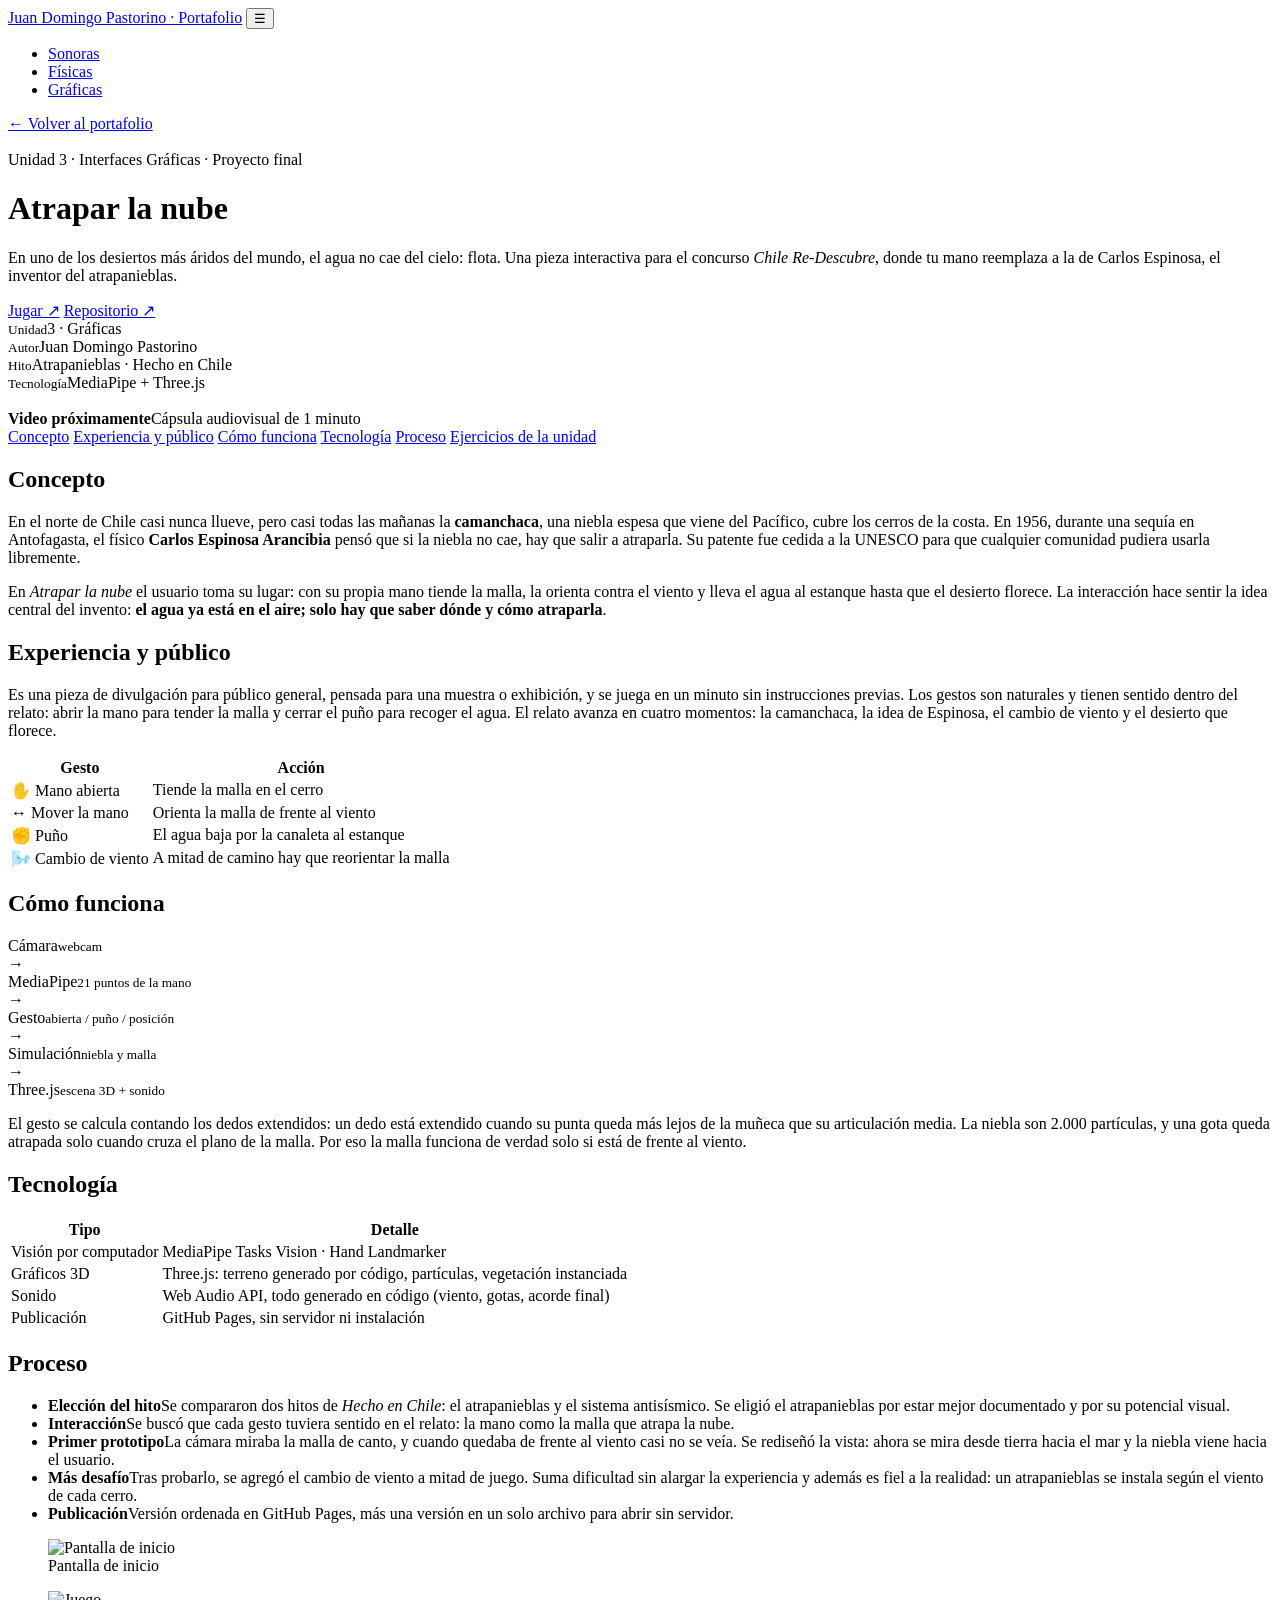
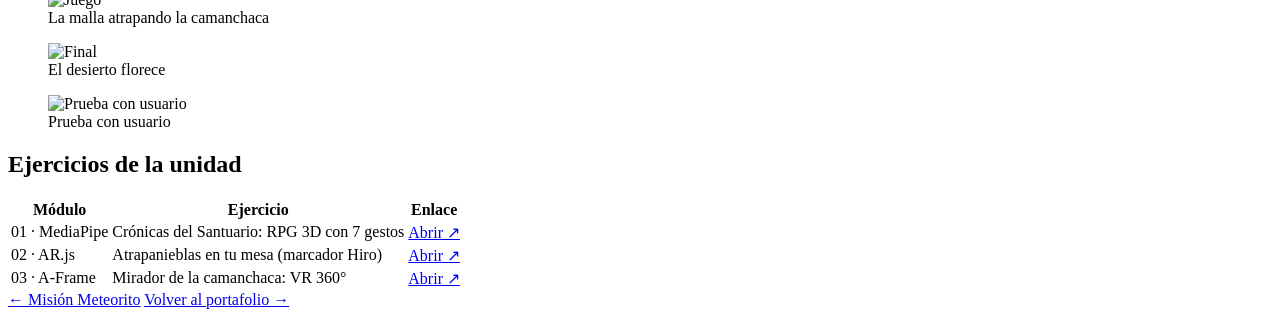
==== atrapar-la-nube.html @ 70c10c85 "Add files via upload" ====
<!DOCTYPE html>
<html lang="es">
<head>
  <meta charset="utf-8">
  <meta name="viewport" content="width=device-width, initial-scale=1">
  <title>Atrapar la nube · Unidad 3 · Portafolio</title>
  <link rel="stylesheet" href="css/style.css">
</head>
<body style="--accent: var(--u3)">
  <nav class="nav">
    <div class="wrap">
      <a class="logo" href="index.html">Juan Domingo Pastorino <span>· Portafolio</span></a>
      <button class="nav-toggle" aria-label="Abrir menú">☰</button>
      <ul>
        <li><a href="index.html#unidad-1">Sonoras</a></li>
        <li><a href="index.html#unidad-2">Físicas</a></li>
        <li><a class="active" href="index.html#unidad-3">Gráficas</a></li>
      </ul>
    </div>
  </nav>

  <header class="ficha-hero">
    <div class="wrap">
      <a class="back" href="index.html#unidad-3">← Volver al portafolio</a>
      <p class="kicker u3" style="margin:18px 0 0">Unidad 3 · Interfaces Gráficas · Proyecto final</p>
      <h1>Atrapar la nube</h1>
      <p class="lead">En uno de los desiertos más áridos del mundo, el agua no cae del cielo: flota. Una pieza interactiva para el concurso <i>Chile Re-Descubre</i>, donde tu mano reemplaza a la de Carlos Espinosa, el inventor del atrapanieblas.</p>
      <div class="links-bar">
        <a class="btn solid" href="https://juandomingoo.github.io/atrapar-la-nube/" target="_blank" rel="noopener">Jugar ↗</a>
        <a class="btn" href="https://github.com/juandomingoo/atrapar-la-nube" target="_blank" rel="noopener">Repositorio ↗</a>
      </div>
      <div class="facts">
        <div><small>Unidad</small><span>3 · Gráficas</span></div>
        <div><small>Autor</small><span>Juan Domingo Pastorino</span></div>
        <div><small>Hito</small><span>Atrapanieblas · Hecho en Chile</span></div>
        <div><small>Tecnología</small><span>MediaPipe + Three.js</span></div>
      </div>

      <!-- VIDEO: pega el link de YouTube o Google Drive dentro de data-video="" -->
      <div class="video" data-video="">
        <div class="pending"><img src="img/u3-juego.jpg" alt=""><div><b>Video próximamente</b>Cápsula audiovisual de 1 minuto</div></div>
      </div>
    </div>
  </header>

  <div class="wrap ficha-grid">
    <aside class="toc">
      <a href="#concepto">Concepto</a>
      <a href="#experiencia">Experiencia y público</a>
      <a href="#funcionamiento">Cómo funciona</a>
      <a href="#tecnologia">Tecnología</a>
      <a href="#proceso">Proceso</a>
      <a href="#ejercicios">Ejercicios de la unidad</a>
    </aside>

    <article class="ficha-content">
      <section id="concepto">
        <h2>Concepto</h2>
        <p>En el norte de Chile casi nunca llueve, pero casi todas las mañanas la <b>camanchaca</b>, una niebla espesa que viene del Pacífico, cubre los cerros de la costa. En 1956, durante una sequía en Antofagasta, el físico <b>Carlos Espinosa Arancibia</b> pensó que si la niebla no cae, hay que salir a atraparla. Su patente fue cedida a la UNESCO para que cualquier comunidad pudiera usarla libremente.</p>
        <p>En <i>Atrapar la nube</i> el usuario toma su lugar: con su propia mano tiende la malla, la orienta contra el viento y lleva el agua al estanque hasta que el desierto florece. La interacción hace sentir la idea central del invento: <b>el agua ya está en el aire; solo hay que saber dónde y cómo atraparla</b>.</p>
      </section>

      <section id="experiencia">
        <h2>Experiencia y público</h2>
        <p>Es una pieza de divulgación para público general, pensada para una muestra o exhibición, y se juega en un minuto sin instrucciones previas. Los gestos son naturales y tienen sentido dentro del relato: abrir la mano para tender la malla y cerrar el puño para recoger el agua. El relato avanza en cuatro momentos: la camanchaca, la idea de Espinosa, el cambio de viento y el desierto que florece.</p>
        <table>
          <tr><th>Gesto</th><th>Acción</th></tr>
          <tr><td>✋ Mano abierta</td><td>Tiende la malla en el cerro</td></tr>
          <tr><td>↔️ Mover la mano</td><td>Orienta la malla de frente al viento</td></tr>
          <tr><td>✊ Puño</td><td>El agua baja por la canaleta al estanque</td></tr>
          <tr><td>🌬️ Cambio de viento</td><td>A mitad de camino hay que reorientar la malla</td></tr>
        </table>
      </section>

      <section id="funcionamiento">
        <h2>Cómo funciona</h2>
        <div class="diagram">
          <div class="box">Cámara<small>webcam</small></div><span class="arrow">→</span>
          <div class="box">MediaPipe<small>21 puntos de la mano</small></div><span class="arrow">→</span>
          <div class="box">Gesto<small>abierta / puño / posición</small></div><span class="arrow">→</span>
          <div class="box">Simulación<small>niebla y malla</small></div><span class="arrow">→</span>
          <div class="box">Three.js<small>escena 3D + sonido</small></div>
        </div>
        <p style="margin-top:16px">El gesto se calcula contando los dedos extendidos: un dedo está extendido cuando su punta queda más lejos de la muñeca que su articulación media. La niebla son 2.000 partículas, y una gota queda atrapada solo cuando cruza el plano de la malla. Por eso la malla funciona de verdad solo si está de frente al viento.</p>
      </section>

      <section id="tecnologia">
        <h2>Tecnología</h2>
        <table>
          <tr><th>Tipo</th><th>Detalle</th></tr>
          <tr><td>Visión por computador</td><td>MediaPipe Tasks Vision · Hand Landmarker</td></tr>
          <tr><td>Gráficos 3D</td><td>Three.js: terreno generado por código, partículas, vegetación instanciada</td></tr>
          <tr><td>Sonido</td><td>Web Audio API, todo generado en código (viento, gotas, acorde final)</td></tr>
          <tr><td>Publicación</td><td>GitHub Pages, sin servidor ni instalación</td></tr>
        </table>
      </section>

      <section id="proceso">
        <h2>Proceso</h2>
        <ul class="timeline">
          <li><b>Elección del hito</b>Se compararon dos hitos de <i>Hecho en Chile</i>: el atrapanieblas y el sistema antisísmico. Se eligió el atrapanieblas por estar mejor documentado y por su potencial visual.</li>
          <li><b>Interacción</b>Se buscó que cada gesto tuviera sentido en el relato: la mano como la malla que atrapa la nube.</li>
          <li><b>Primer prototipo</b>La cámara miraba la malla de canto, y cuando quedaba de frente al viento casi no se veía. Se rediseñó la vista: ahora se mira desde tierra hacia el mar y la niebla viene hacia el usuario.</li>
          <li><b>Más desafío</b>Tras probarlo, se agregó el cambio de viento a mitad de juego. Suma dificultad sin alargar la experiencia y además es fiel a la realidad: un atrapanieblas se instala según el viento de cada cerro.</li>
          <li><b>Publicación</b>Versión ordenada en GitHub Pages, más una versión en un solo archivo para abrir sin servidor.</li>
        </ul>
        <div class="gallery" style="margin-top:12px">
          <figure><img src="img/u3-intro.jpg" alt="Pantalla de inicio"><figcaption>Pantalla de inicio</figcaption></figure>
          <figure><img src="img/u3-juego.jpg" alt="Juego"><figcaption>La malla atrapando la camanchaca</figcaption></figure>
          <figure><img src="img/u3-final.jpg" alt="Final"><figcaption>El desierto florece</figcaption></figure>
          <figure><img src="img/u3-prueba.jpg" alt="Prueba con usuario" data-ph="Foto de una persona jugando con la cámara"><figcaption>Prueba con usuario</figcaption></figure>
        </div>
      </section>

      <section id="ejercicios">
        <h2>Ejercicios de la unidad</h2>
        <table>
          <tr><th>Módulo</th><th>Ejercicio</th><th>Enlace</th></tr>
          <tr><td>01 · MediaPipe</td><td>Crónicas del Santuario: RPG 3D con 7 gestos</td><td><a href="https://juandomingoo.github.io/unidad-3-ejercicios/modulo-01-mediapipe/" target="_blank" rel="noopener">Abrir ↗</a></td></tr>
          <tr><td>02 · AR.js</td><td>Atrapanieblas en tu mesa (marcador Hiro)</td><td><a href="https://juandomingoo.github.io/unidad-3-ejercicios/modulo-02-arjs/" target="_blank" rel="noopener">Abrir ↗</a></td></tr>
          <tr><td>03 · A-Frame</td><td>Mirador de la camanchaca: VR 360°</td><td><a href="https://juandomingoo.github.io/unidad-3-ejercicios/modulo-03-aframe/" target="_blank" rel="noopener">Abrir ↗</a></td></tr>
        </table>
      </section>
    </article>
  </div>

  <footer>
    <div class="wrap">
      <a href="mision-meteorito.html">← Misión Meteorito</a>
      <a href="index.html">Volver al portafolio →</a>
    </div>
  </footer>
  <script src="js/site.js"></script>
</body>
</html>
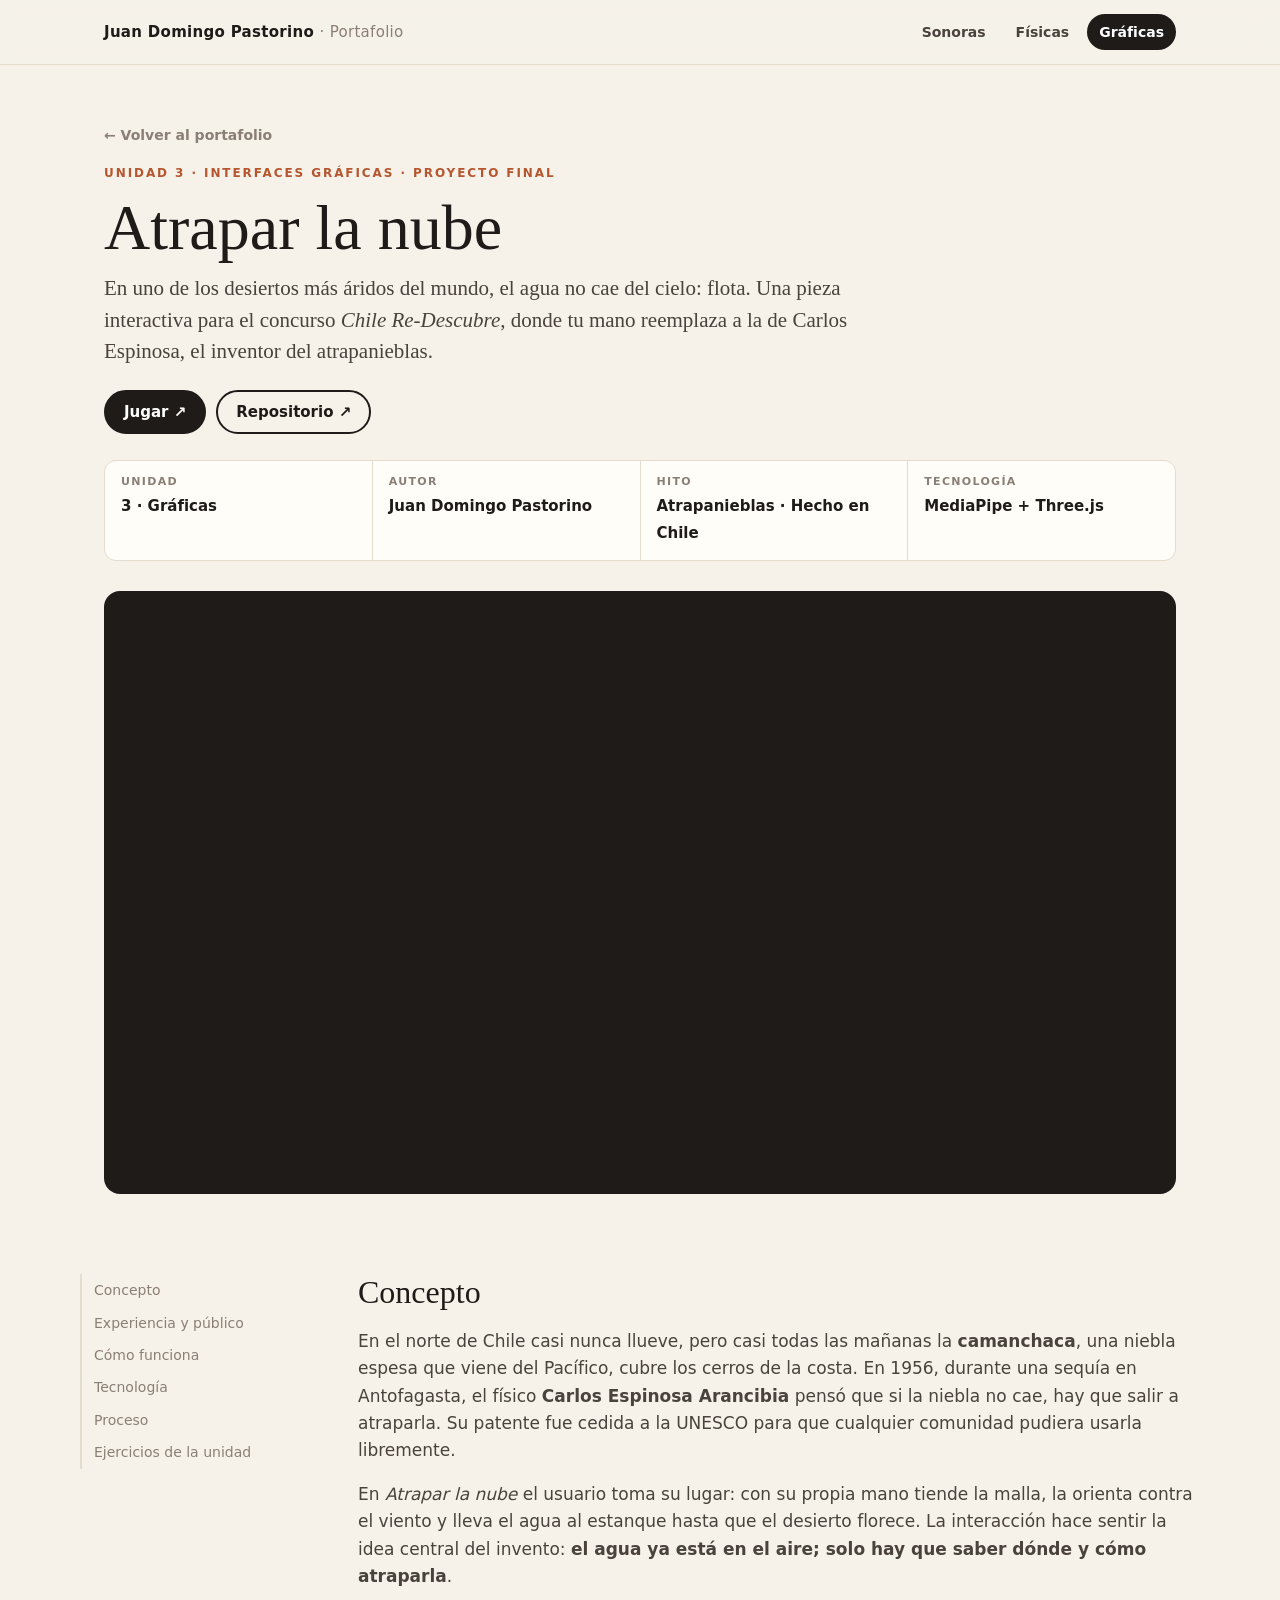
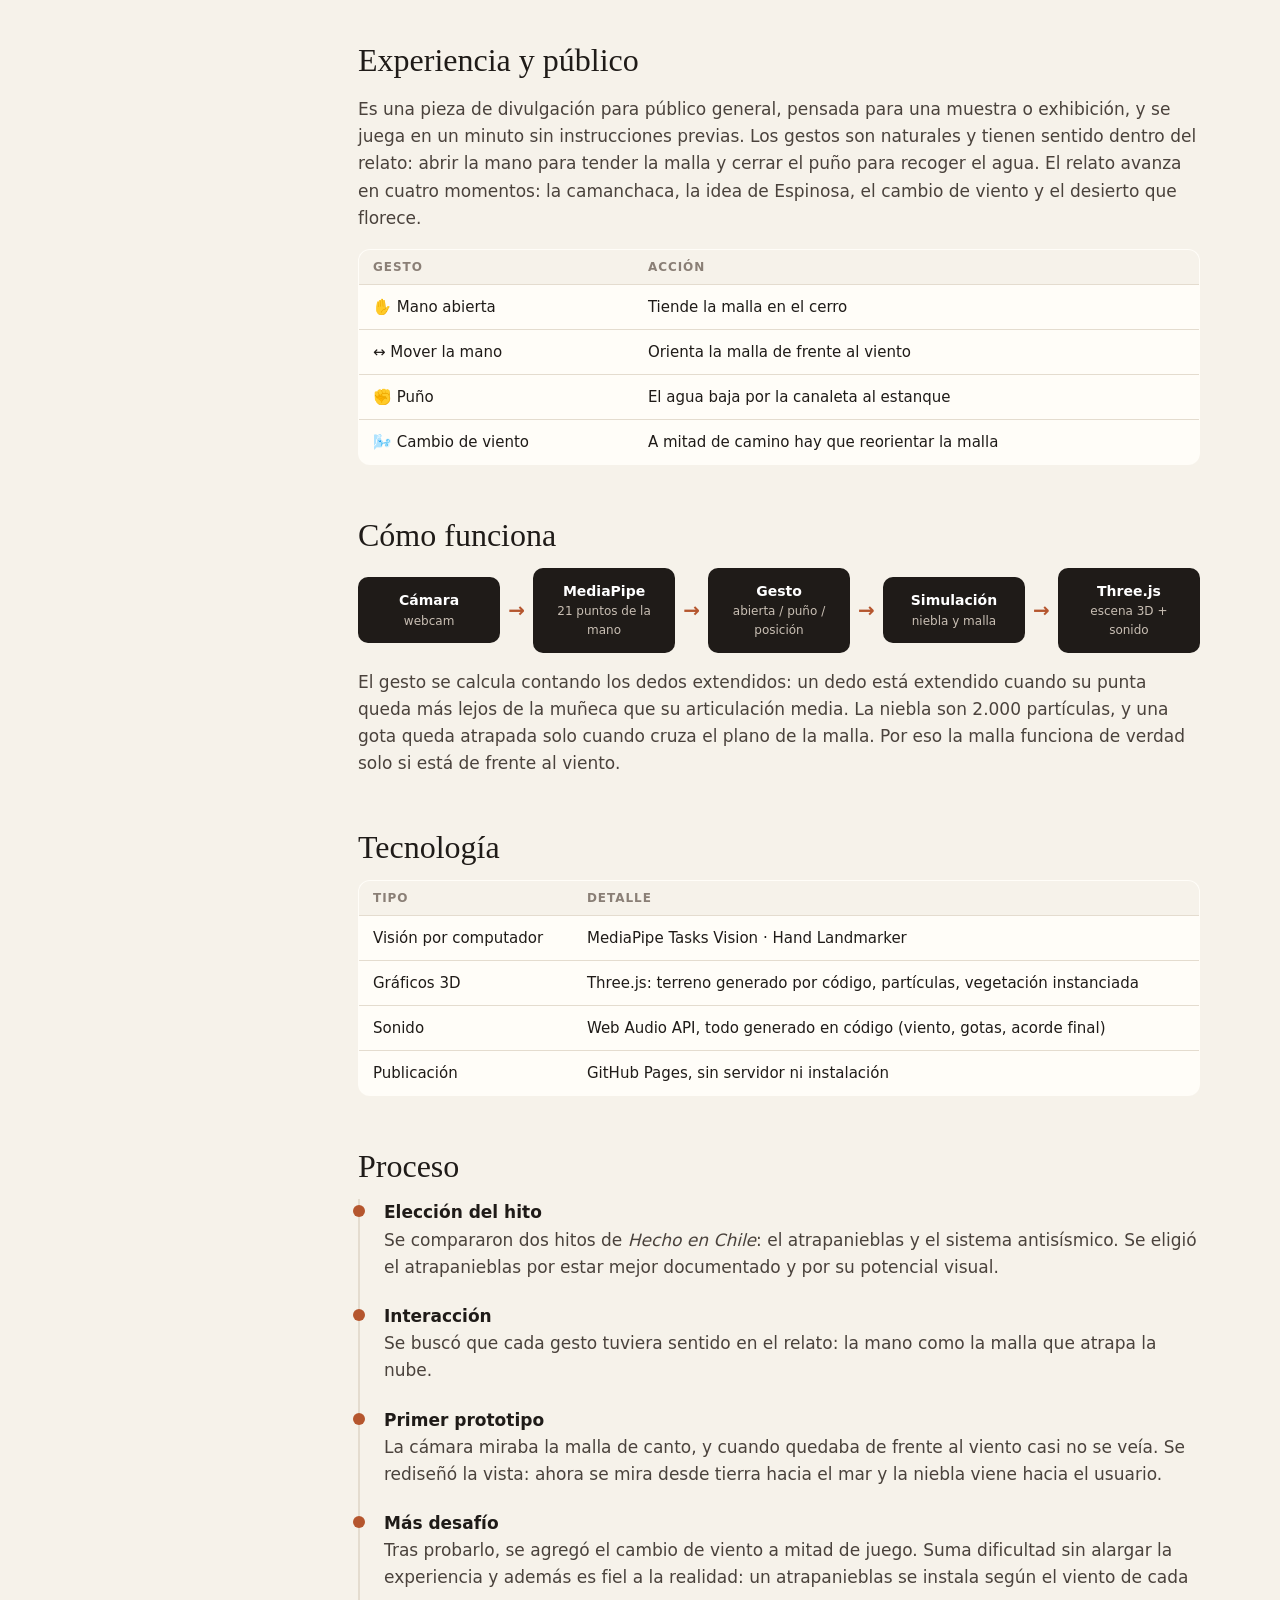
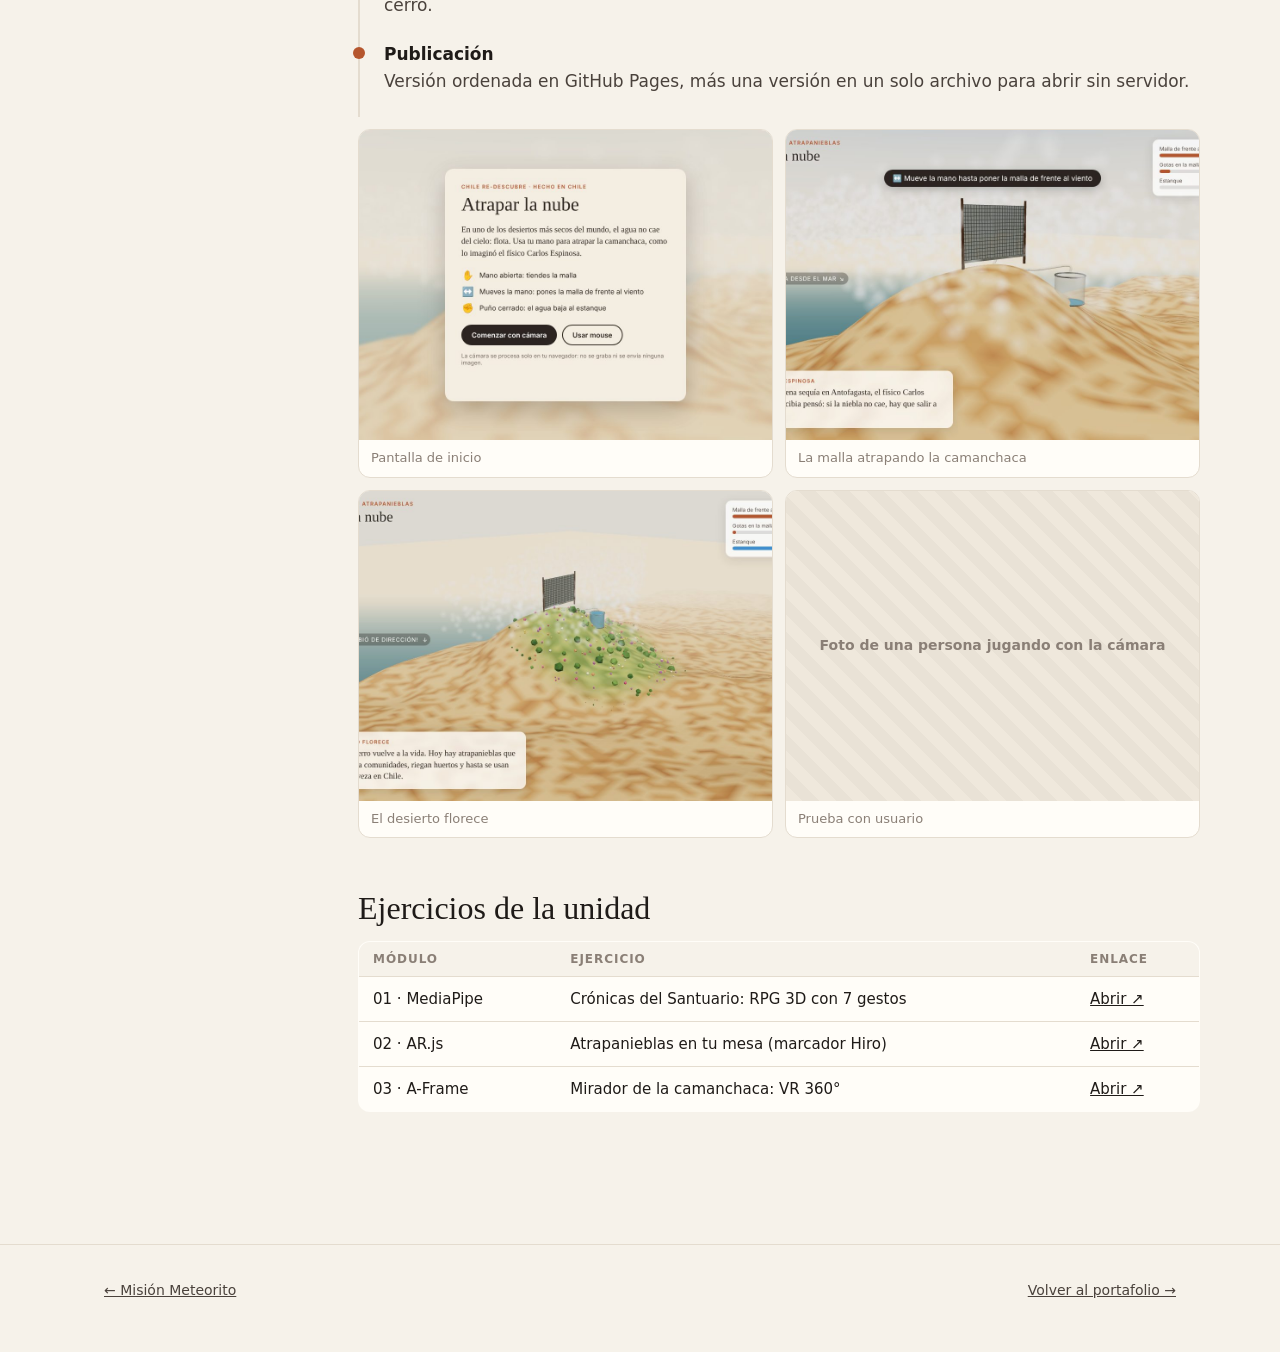
==== commit 4dc7ffd7: "Update atrapar-la-nube.html" ====
--- a/atrapar-la-nube.html
+++ b/atrapar-la-nube.html
@@ -36,8 +36,8 @@
         <div><small>Tecnología</small><span>MediaPipe + Three.js</span></div>
       </div>
 
-      <!-- VIDEO: pega el link de YouTube o Google Drive dentro de data-video="" -->
-      <div class="video" data-video="">
+      <!-- VIDEO: pega el link de YouTube o Google Drive dentro de data-video="https://www.youtube.com/watch?v=kQeDdVWJo3M" -->
+      <div class="video" data-video="https://www.youtube.com/watch?v=kQeDdVWJo3M">
         <div class="pending"><img src="img/u3-juego.jpg" alt=""><div><b>Video próximamente</b>Cápsula audiovisual de 1 minuto</div></div>
       </div>
     </div>
--- a/css/style.css
+++ b/css/style.css
@@ -0,0 +1,184 @@
+/* Portafolio · Taller de Diseño de Interfaces · Juan Domingo Pastorino */
+:root {
+  --ink: #1f1b18;
+  --ink-2: #4a423c;
+  --muted: #8a7f76;
+  --paper: #f6f2ea;
+  --card: #fffdf8;
+  --line: #e4dccf;
+  --u1: #d93f6b;   /* Sonoras */
+  --u2: #3a9d5d;   /* Físicas */
+  --u3: #b5562e;   /* Gráficas */
+  --display: Georgia, "Times New Roman", serif;
+  --ui: system-ui, -apple-system, "Segoe UI", Roboto, sans-serif;
+  --mono: ui-monospace, "SFMono-Regular", Consolas, monospace;
+  --radius: 16px;
+  --max: 1120px;
+}
+
+* { box-sizing: border-box; }
+html { scroll-behavior: smooth; }
+body { margin: 0; background: var(--paper); color: var(--ink); font: 17px/1.6 var(--ui); }
+img { max-width: 100%; display: block; }
+a { color: inherit; }
+.wrap { max-width: var(--max); margin: 0 auto; padding: 0 24px; }
+
+/* ---------- Navegación ---------- */
+.nav {
+  position: sticky; top: 0; z-index: 20;
+  background: rgba(246, 242, 234, .9); backdrop-filter: blur(8px);
+  border-bottom: 1px solid var(--line);
+}
+.nav .wrap { display: flex; align-items: center; justify-content: space-between; gap: 16px; height: 64px; }
+.nav .logo { font: 700 15px var(--ui); text-decoration: none; letter-spacing: .02em; }
+.nav .logo span { color: var(--muted); font-weight: 400; }
+.nav ul { list-style: none; display: flex; gap: 6px; margin: 0; padding: 0; }
+.nav ul a {
+  display: block; text-decoration: none; font-size: 14px; font-weight: 600;
+  padding: 7px 12px; border-radius: 999px; color: var(--ink-2);
+}
+.nav ul a:hover, .nav ul a.active { background: var(--ink); color: #fff; }
+.nav-toggle { display: none; background: none; border: 0; font-size: 26px; cursor: pointer; color: var(--ink); }
+
+/* ---------- Portada ---------- */
+.hero { padding: 80px 0 56px; }
+.kicker { font: 700 12px var(--ui); letter-spacing: .16em; text-transform: uppercase; color: var(--muted); }
+.hero h1 { font: 400 clamp(40px, 7vw, 76px)/1.02 var(--display); margin: 14px 0 18px; letter-spacing: -.01em; }
+.hero h1 em { font-style: italic; color: var(--u3); }
+.hero p.lead { font: 400 clamp(18px, 2.2vw, 22px)/1.5 var(--display); max-width: 720px; color: var(--ink-2); margin: 0; }
+.hero .meta { display: flex; flex-wrap: wrap; gap: 10px; margin-top: 28px; }
+.pill {
+  display: inline-flex; align-items: center; gap: 8px; font-size: 14px; font-weight: 600;
+  padding: 8px 14px; border-radius: 999px; background: var(--card); border: 1px solid var(--line); text-decoration: none;
+}
+.pill i { width: 10px; height: 10px; border-radius: 50%; display: inline-block; }
+
+/* ---------- Mapa de unidades ---------- */
+.units-map { display: grid; grid-template-columns: repeat(3, 1fr); gap: 14px; margin-bottom: 72px; }
+.unit-tile {
+  text-decoration: none; padding: 20px 22px; border-radius: var(--radius);
+  background: var(--card); border: 1px solid var(--line); transition: transform .15s, box-shadow .15s;
+}
+.unit-tile:hover { transform: translateY(-3px); box-shadow: 0 10px 30px rgba(31,27,24,.08); }
+.unit-tile b { display: block; font: 400 26px var(--display); margin: 6px 0 4px; }
+.unit-tile small { color: var(--muted); font-size: 14px; }
+.unit-tile .num { font: 700 12px var(--ui); letter-spacing: .14em; text-transform: uppercase; }
+
+/* ---------- Secciones de unidad ---------- */
+.unit { padding: 24px 0 72px; scroll-margin-top: 80px; }
+.unit-head { display: flex; align-items: baseline; justify-content: space-between; gap: 20px; flex-wrap: wrap;
+  border-top: 3px solid currentColor; padding-top: 18px; margin-bottom: 28px; }
+.unit-head h2 { font: 400 clamp(30px, 4vw, 44px) var(--display); margin: 0; color: var(--ink); }
+.unit-head p { margin: 0; color: var(--ink-2); max-width: 520px; font-size: 16px; }
+.u1 { color: var(--u1); } .u2 { color: var(--u2); } .u3 { color: var(--u3); }
+
+.project {
+  display: grid; grid-template-columns: 1.15fr 1fr; gap: 0; overflow: hidden;
+  background: var(--card); border: 1px solid var(--line); border-radius: var(--radius); color: var(--ink);
+}
+.project .shot { background: #e9e2d6; min-height: 320px; }
+.project .shot img { width: 100%; height: 100%; object-fit: cover; }
+.project .body { padding: 30px 32px; display: flex; flex-direction: column; gap: 14px; }
+.project h3 { font: 400 34px/1.1 var(--display); margin: 0; }
+.project p { margin: 0; color: var(--ink-2); }
+.tag { font: 700 11px var(--ui); letter-spacing: .14em; text-transform: uppercase; }
+.chips { display: flex; flex-wrap: wrap; gap: 6px; }
+.chip { font: 600 12px var(--mono); padding: 4px 9px; border-radius: 6px; background: var(--paper); border: 1px solid var(--line); color: var(--ink-2); }
+.actions { display: flex; flex-wrap: wrap; gap: 10px; margin-top: auto; padding-top: 8px; }
+.btn {
+  display: inline-flex; align-items: center; gap: 8px; text-decoration: none; font: 600 15px var(--ui);
+  padding: 11px 18px; border-radius: 999px; border: 2px solid var(--ink); transition: background .15s, color .15s;
+}
+.btn.solid { background: var(--ink); color: #fff; }
+.btn.solid:hover { background: transparent; color: var(--ink); }
+.btn:not(.solid):hover { background: var(--ink); color: #fff; }
+.btn.disabled { opacity: .45; pointer-events: none; }
+
+.minis { display: grid; grid-template-columns: repeat(3, 1fr); gap: 14px; margin-top: 18px; }
+.mini { background: var(--card); border: 1px solid var(--line); border-radius: var(--radius); overflow: hidden; color: var(--ink); text-decoration: none; display: flex; flex-direction: column; }
+.mini .shot { aspect-ratio: 16 / 9; background: #e9e2d6; overflow: hidden; }
+.mini .shot img { width: 100%; height: 100%; object-fit: cover; }
+.mini .body { padding: 16px 18px 18px; }
+.mini h4 { margin: 4px 0 6px; font: 400 21px var(--display); }
+.mini p { margin: 0; font-size: 14px; color: var(--ink-2); }
+.mini:hover h4 { text-decoration: underline; }
+
+/* ---------- Ficha de proyecto ---------- */
+.ficha-hero { padding: 56px 0 30px; }
+.ficha-hero .back { font-size: 14px; font-weight: 600; text-decoration: none; color: var(--muted); }
+.ficha-hero .back:hover { color: var(--ink); }
+.ficha-hero h1 { font: 400 clamp(38px, 6vw, 64px)/1.05 var(--display); margin: 14px 0 12px; }
+.ficha-hero p.lead { font: 400 21px/1.5 var(--display); color: var(--ink-2); max-width: 760px; margin: 0 0 22px; }
+.facts { display: grid; grid-template-columns: repeat(4, 1fr); gap: 1px; background: var(--line); border: 1px solid var(--line); border-radius: 12px; overflow: hidden; margin: 26px 0 0; }
+.facts div { background: var(--card); padding: 14px 16px; }
+.facts small { display: block; font: 700 11px var(--ui); letter-spacing: .12em; text-transform: uppercase; color: var(--muted); margin-bottom: 4px; }
+.facts span { font-size: 15px; font-weight: 600; }
+
+.video {
+  position: relative; aspect-ratio: 16 / 9; border-radius: var(--radius); overflow: hidden;
+  background: #1f1b18; margin: 30px 0 10px;
+}
+.video iframe, .video video { position: absolute; inset: 0; width: 100%; height: 100%; border: 0; }
+.video .pending {
+  position: absolute; inset: 0; display: grid; place-items: center; text-align: center; color: #e9e2d6; padding: 20px;
+}
+.video .pending img { position: absolute; inset: 0; width: 100%; height: 100%; object-fit: cover; opacity: .35; }
+.video .pending div { position: relative; }
+.video .pending b { display: block; font: 400 28px var(--display); color: #fff; }
+
+.ficha-grid { display: grid; grid-template-columns: 230px 1fr; gap: 48px; padding: 40px 0 80px; }
+.toc { position: sticky; top: 90px; align-self: start; font-size: 14px; }
+.toc a { display: block; text-decoration: none; color: var(--muted); padding: 5px 0 5px 12px; border-left: 2px solid var(--line); }
+.toc a:hover { color: var(--ink); border-color: var(--ink); }
+.ficha-content section { margin-bottom: 52px; scroll-margin-top: 90px; }
+.ficha-content h2 { font: 400 32px var(--display); margin: 0 0 14px; }
+.ficha-content h3 { font: 700 15px var(--ui); margin: 24px 0 8px; }
+.ficha-content p, .ficha-content li { color: var(--ink-2); }
+.ficha-content ul, .ficha-content ol { padding-left: 22px; }
+table { width: 100%; border-collapse: collapse; font-size: 15px; background: var(--card); border-radius: 12px; overflow: hidden; border: 1px solid var(--line); }
+th, td { text-align: left; padding: 10px 14px; border-bottom: 1px solid var(--line); vertical-align: top; }
+th { font: 700 12px var(--ui); letter-spacing: .08em; text-transform: uppercase; color: var(--muted); background: var(--paper); }
+tr:last-child td { border-bottom: 0; }
+
+.timeline { list-style: none; padding: 0 !important; margin: 0; border-left: 2px solid var(--line); }
+.timeline li { position: relative; padding: 0 0 22px 24px; }
+.timeline li::before { content: ""; position: absolute; left: -7px; top: 6px; width: 12px; height: 12px; border-radius: 50%; background: var(--accent, var(--ink)); }
+.timeline b { color: var(--ink); display: block; }
+
+.gallery { display: grid; grid-template-columns: repeat(2, 1fr); gap: 12px; }
+.gallery figure { margin: 0; background: var(--card); border: 1px solid var(--line); border-radius: 12px; overflow: hidden; }
+.gallery img { width: 100%; aspect-ratio: 4 / 3; object-fit: cover; background: #e9e2d6; }
+.gallery figcaption { font-size: 13px; color: var(--muted); padding: 8px 12px; }
+.ph { aspect-ratio: 4 / 3; display: grid; place-items: center; background: repeating-linear-gradient(45deg, #efe8dc 0 12px, #e9e2d6 12px 24px); color: var(--muted); font-size: 14px; font-weight: 600; text-align: center; padding: 10px; }
+
+.diagram { display: flex; flex-wrap: wrap; align-items: center; gap: 8px; }
+.diagram .box { background: var(--ink); color: #fff; padding: 12px 14px; border-radius: 10px; font-size: 14px; font-weight: 600; flex: 1 1 140px; text-align: center; }
+.diagram .box small { display: block; font-weight: 400; color: #c9bfb4; font-size: 12px; }
+.diagram .arrow { color: var(--accent, var(--ink)); font-size: 20px; font-weight: 700; }
+
+.links-bar { display: flex; flex-wrap: wrap; gap: 10px; }
+
+/* ---------- Pie ---------- */
+footer { border-top: 1px solid var(--line); padding: 34px 0 50px; color: var(--muted); font-size: 14px; }
+footer .wrap { display: flex; justify-content: space-between; gap: 20px; flex-wrap: wrap; }
+footer a { color: var(--ink-2); }
+
+/* ---------- Responsivo ---------- */
+@media (max-width: 900px) {
+  .project { grid-template-columns: 1fr; }
+  .project .shot { min-height: 220px; aspect-ratio: 16 / 9; }
+  .minis { grid-template-columns: 1fr; }
+  .ficha-grid { grid-template-columns: 1fr; gap: 0; }
+  .toc { display: none; }
+  .facts { grid-template-columns: repeat(2, 1fr); }
+}
+@media (max-width: 720px) {
+  body { font-size: 16px; }
+  .units-map { grid-template-columns: 1fr; }
+  .nav-toggle { display: block; }
+  .nav ul { display: none; position: absolute; top: 64px; left: 0; right: 0; flex-direction: column; background: var(--paper); padding: 10px 16px 16px; border-bottom: 1px solid var(--line); }
+  .nav ul.open { display: flex; }
+  .project .body { padding: 22px; }
+  .gallery { grid-template-columns: 1fr; }
+  .hero { padding: 48px 0 36px; }
+}
